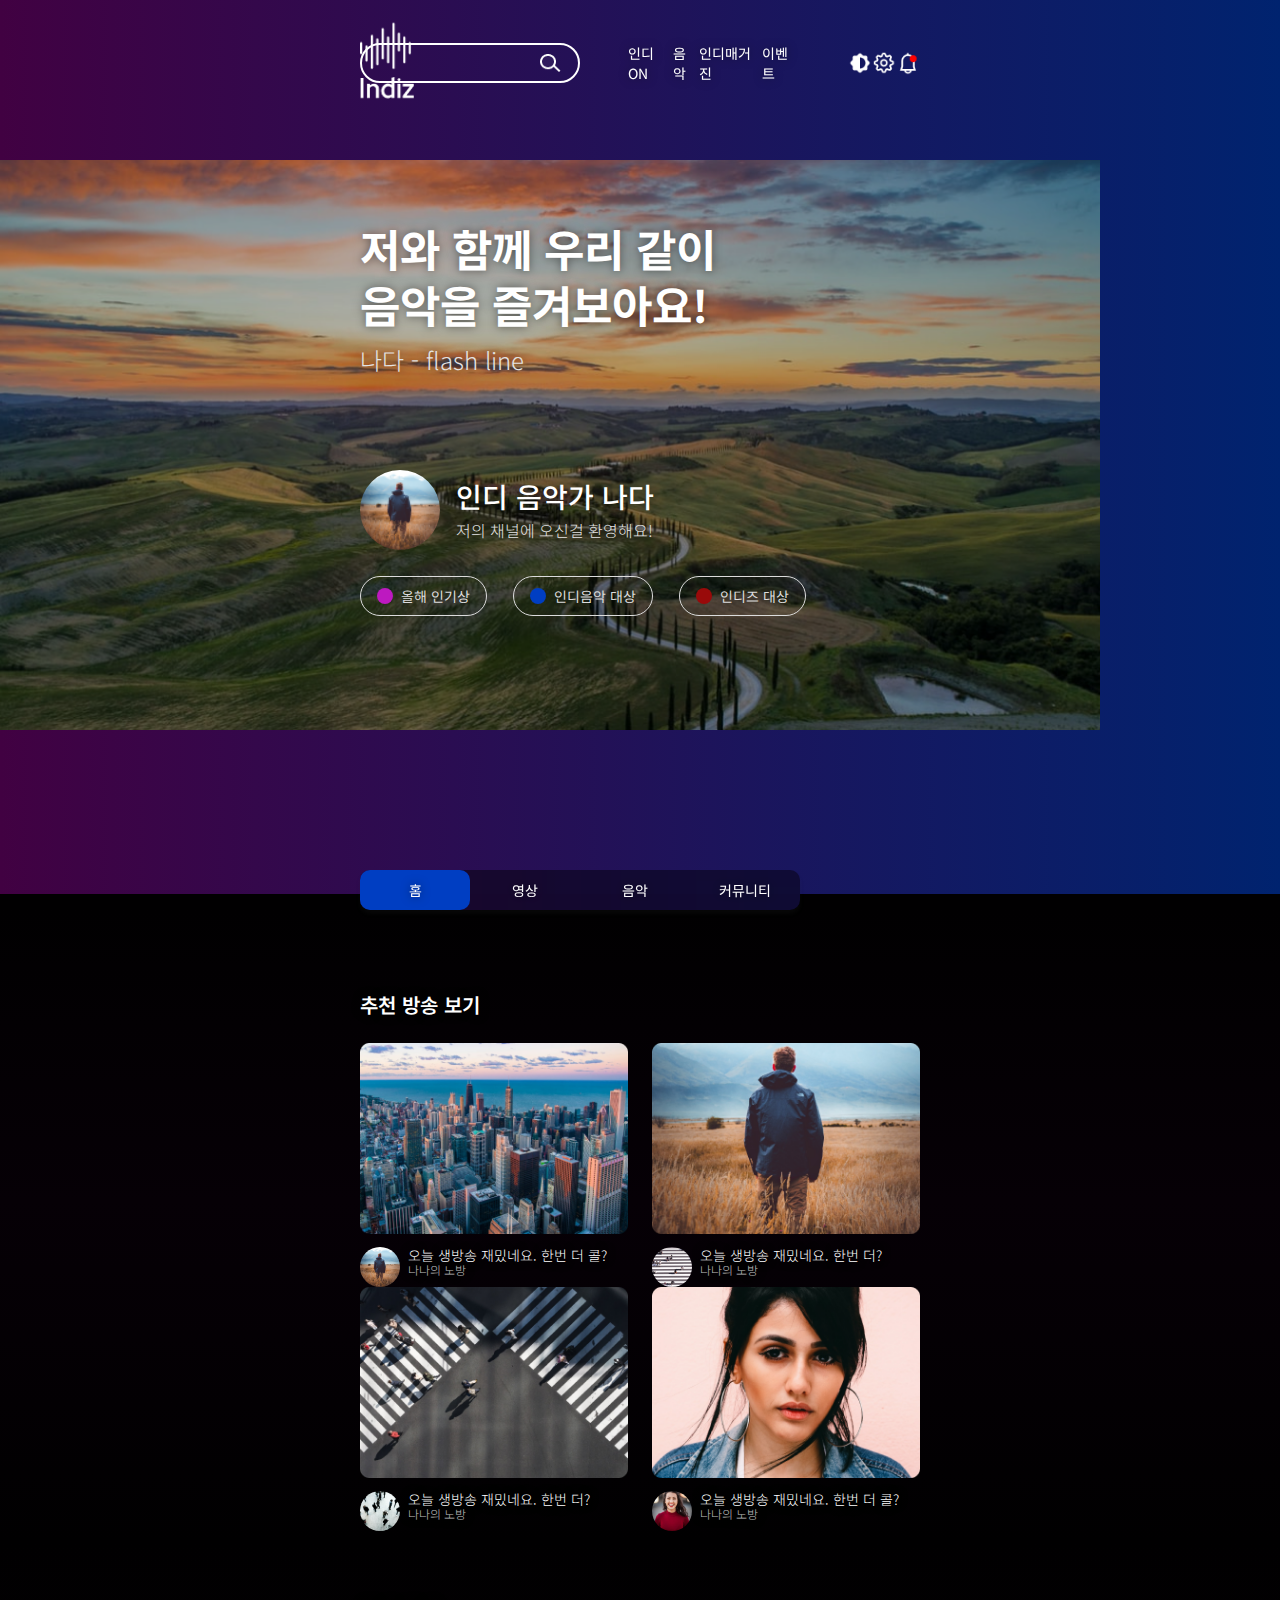
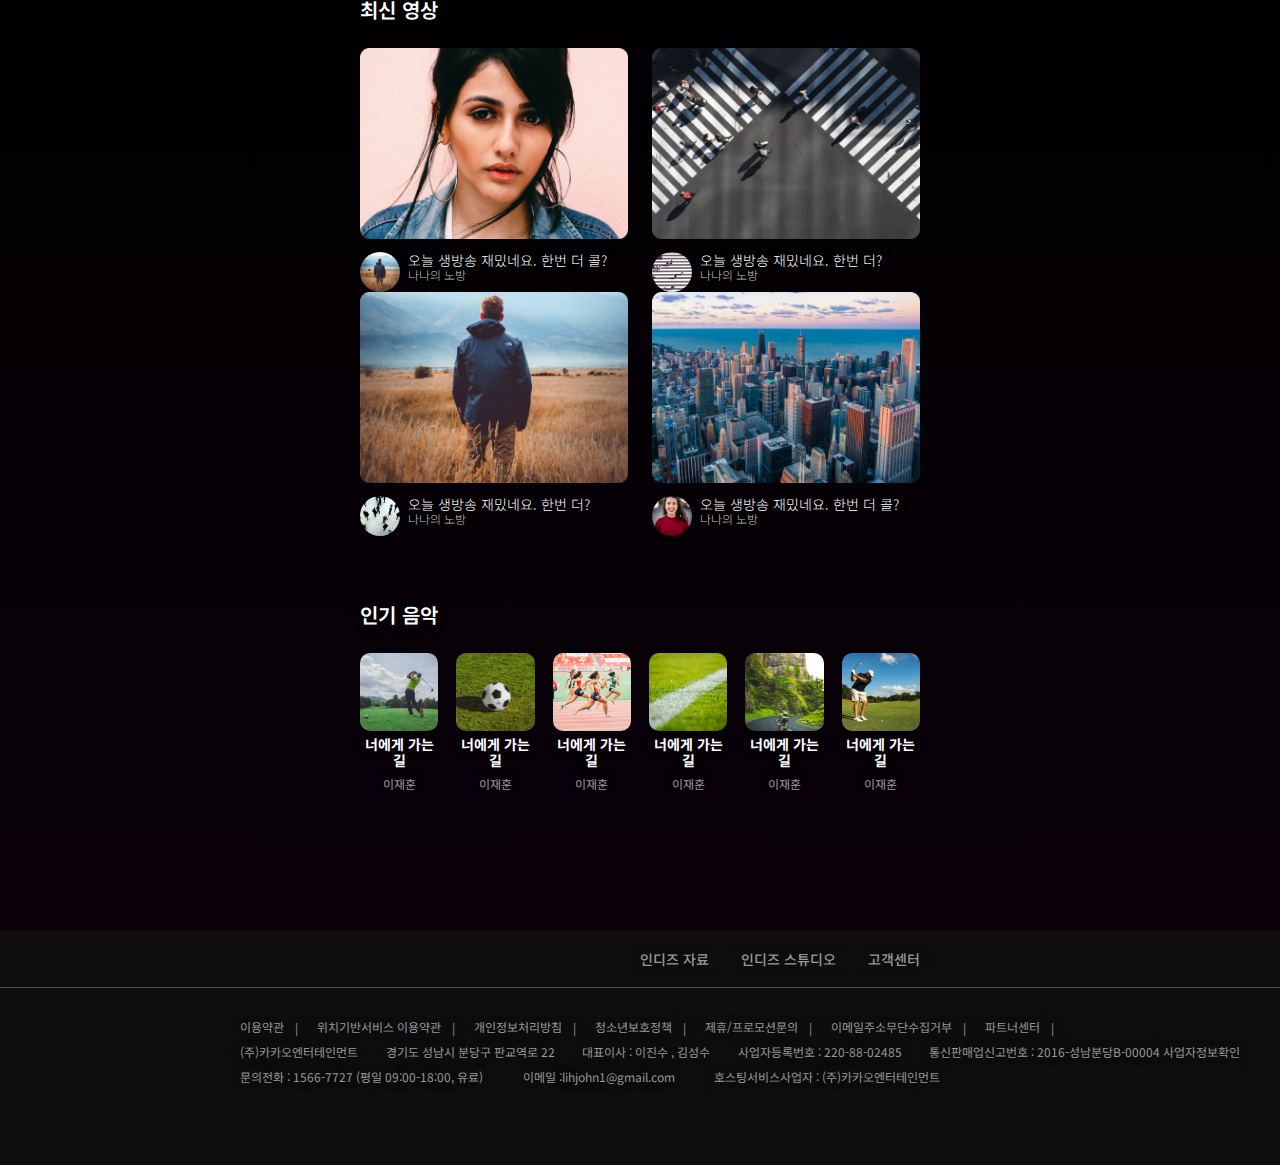
==== channel.html @ 8e372940 "no message" ====
<!DOCTYPE html>
<html lang="ko">

<head>
    <meta charset="UTF-8" />
    <meta http-equiv="X-UA-Compatible" content="IE=edge" />
    <meta name="viewport" content="width=device-width, initial-scale=1.0" />
    <link rel="stylesheet" href="./css/channel.css" />
    <link rel="preconnect" href="https://fonts.googleapis.com" />
    <link rel="preconnect" href="https://fonts.gstatic.com" crossorigin />
    <link
        href="https://fonts.googleapis.com/css2?family=Noto+Sans+KR:wght@100;300;400;500;700;900&family=Nova+Flat&display=swap"
        rel="stylesheet" />
    <link rel="stylesheet" href="https://pro.fontawesome.com/releases/v5.10.0/css/all.css" />
    <title>Document</title>
</head>

<body>
    <header>
        <nav class="gnb">
            <div class="logo"><img src="./img/logo.png" /></div>
            <div class="search_bar">
                <input type="text" class="input" />
                <div class="search"><img src="./img/search.png" /></div>
            </div>
            <ul class="main_nav">
                <li>인디ON</li>
                <li>음악</li>
                <li>인디매거진</li>
                <li>이벤트</li>
            </ul>
            <div class="sub_nav">
                <img src="./img/1.png" /><img src="./img/2.png" /><img src="./img/3.png" />
            </div>
        </nav>
        <div class="img_container">
            <div class="image">
                <div class="txt_box">
                    <div class="txt">
                        <h1>저와 함께 우리 같이<br />음악을 즐겨보아요!</h1>
                        <h2>나다 - flash line</h2>
                    </div>
                    <div class="channel_box">
                        <div class="channel"></div>
                        <div class="channel_txt">
                            <h1>인디 음악가 나다</h1>
                            <h2>저의 채널에 오신걸 환영해요!</h2>
                        </div>
                    </div>
                    <div class="winner_box">
                        <div class="winner1">
                            <div class="circle pink"></div>
                            올해 인기상
                        </div>
                        <div class="winner2">
                            <div class="circle blue"></div>
                            인디음악 대상
                        </div>
                        <div class="winner3">
                            <div class="circle red"></div>
                            인디즈 대상
                        </div>
                    </div>
                </div>
            </div>
            <div class="song_container">
                <div class="song_box">
                    <div class="info">
                        <div class="channel"></div>
                        <div class="txt">
                            <h1>fist</h1>
                            <h2>2018.01.19</h2>
                        </div>
                    </div>
                    <div class="play"></div>
                </div>
                <div class="song_box">
                    <div class="info">
                        <div class="channel"></div>
                        <div class="txt">
                            <h1>flash line</h1>
                            <h2>2018.01.19</h2>
                        </div>
                    </div>
                    <div class="play"></div>
                </div>
                <div class="song_box">
                    <div class="info">
                        <div class="channel"></div>
                        <div class="txt">
                            <h1>first song</h1>
                            <h2>2018.01.19</h2>
                        </div>
                    </div>
                    <div class="play"></div>
                </div>
                <div class="song_box">
                    <div class="info">
                        <div class="channel"></div>
                        <div class="txt">
                            <h1>대 우림</h1>
                            <h2>2018.01.19</h2>
                        </div>
                    </div>
                    <div class="play"></div>
                </div>
                <div class="song_box">
                    <div class="info">
                        <div class="channel"></div>
                        <div class="txt">
                            <h1>flash line ver.2</h1>
                            <h2>2018.01.19</h2>
                        </div>
                    </div>
                    <div class="play"></div>
                </div>
            </div>

            <div class="background"></div>
    </header>
    <main>
        <section class="channel_section">
            <nav>
                <ul>
                    <li>홈</li>
                    <li>영상</li>
                    <li>음악</li>
                    <li>커뮤니티</li>
                </ul>
            </nav>

            <h1>추천 방송 보기</h1>
            <div class="item_container">
                <div class="items">
                    <div class="item">
                        <img src="img/img1.png" />
                        <div class="txt_container">
                            <div class="channel1 channel"></div>
                            <div class="txt">
                                <h1>오늘 생방송 재밌네요. 한번 더 콜?</h1>
                                <h2>나나의 노방</h2>
                            </div>
                        </div>
                    </div>
                    <div class="item">
                        <img src="img/img2.png" />
                        <div class="txt_container">
                            <div class="channel2 channel"></div>
                            <div class="txt">
                                <h1>오늘 생방송 재밌네요. 한번 더?</h1>
                                <h2>나나의 노방</h2>
                            </div>
                        </div>
                    </div>
                    <div class="item">
                        <img src="img/img3.png" />
                        <div class="txt_container">
                            <div class="channel3 channel"></div>
                            <div class="txt">
                                <h1>오늘 생방송 재밌네요. 한번 더?</h1>
                                <h2>나나의 노방</h2>
                            </div>
                        </div>
                    </div>
                    <div class="item">
                        <img src="img/img4.png" />
                        <div class="txt_container">
                            <div class="channel4 channel"></div>
                            <div class="txt">
                                <h1>오늘 생방송 재밌네요. 한번 더 콜?</h1>
                                <h2>나나의 노방</h2>
                            </div>
                        </div>
                    </div>
                </div>
            </div>
            <h1>최신 영상</h1>
            <div class="item_container">
                <div class="items">
                    <div class="item">
                        <img src="img/img4.png" />
                        <div class="txt_container">
                            <div class="channel1 channel"></div>
                            <div class="txt">
                                <h1>오늘 생방송 재밌네요. 한번 더 콜?</h1>
                                <h2>나나의 노방</h2>
                            </div>
                        </div>
                    </div>
                    <div class="item">
                        <img src="img/img3.png" />
                        <div class="txt_container">
                            <div class="channel2 channel"></div>
                            <div class="txt">
                                <h1>오늘 생방송 재밌네요. 한번 더?</h1>
                                <h2>나나의 노방</h2>
                            </div>
                        </div>
                    </div>
                    <div class="item">
                        <img src="img/img2.png" />
                        <div class="txt_container">
                            <div class="channel3 channel"></div>
                            <div class="txt">
                                <h1>오늘 생방송 재밌네요. 한번 더?</h1>
                                <h2>나나의 노방</h2>
                            </div>
                        </div>
                    </div>
                    <div class="item">
                        <img src="img/img1.png" />
                        <div class="txt_container">
                            <div class="channel4 channel"></div>
                            <div class="txt">
                                <h1>오늘 생방송 재밌네요. 한번 더 콜?</h1>
                                <h2>나나의 노방</h2>
                            </div>
                        </div>
                    </div>
                </div>
            </div>
            <h1>인기 음악</h1>
            <div class="song_container">
                <div class="items">
                    
                        <div class="item"> 
                            <img src="./img/a1.png" />
                            <div class="txt">
                                <h1>너에게 가는길</h1>
                                <h2>이재훈</h2>
                            </div>
                        </div>
                    
                   
                        <div class="item"> 
                            <img src="./img/a2.png" />
                            <div class="txt">
                                <h1>너에게 가는길</h1>
                                <h2>이재훈</h2>
                            </div>
                        </div>
                   
                   
                        <div class="item"> 
                            <img src="./img/a3.png" />
                            <div class="txt">
                                <h1>너에게 가는길</h1>
                                <h2>이재훈</h2>
                            </div>
                        </div>
                   
                        <div class="item"> 
                            <img src="./img/a4.png" />
                            <div class="txt">
                                <h1>너에게 가는길</h1>
                                <h2>이재훈</h2>
                            </div>
                        </div>

                        <div class="item"> 
                            <img src="./img/a5.png" />
                            <div class="txt">
                                <h1>너에게 가는길</h1>
                                <h2>이재훈</h2>
                            </div>
                        </div>

                        <div class="item"> 
                            <img src="./img/a6.png" />
                            <div class="txt">
                                <h1>너에게 가는길</h1>
                                <h2>이재훈</h2>
                            </div>
                        </div>
                    
                </div>
            </div>
            
  
        </section>
    </main>
    <footer>
        <div class="nav_container">
            <nav class="footer_nav">
                <div>인디즈 자료</div>
                <div>인디즈 스튜디오</div>
                <div>고객센터</div>
            </nav>
        </div>
        <div>
            <ul class="one">
                <li>이용약관</li>
                <li>위치기반서비스 이용약관</li>
                <li>개인정보처리방침</li>
                <li>청소년보호정책</li>
                <li>제휴/프로모션문의</li>
                <li>이메일주소무단수집거부</li>
                <li>파트너센터</li>
            </ul>
            <ul class="two">
                <li>(주)카카오엔터테인먼트</li>
                <li>경기도 성남시 분당구 판교역로 22</li>
                <li>대표이사 : 이진수 , 김성수</li>
                <li>사업자등록번호 : 220-88-02485</li>
                <li>통신판매업신고번호 : 2016-성남분당B-00004 사업자정보확인</li>
            </ul>
            <ul class="three">
                <li>문의전화 : 1566-7727 (평일 09:00-18:00, 유료)</li>
                <li>이메일 :lihjohn1@gmail.com</li>
                <li>호스팅서비스사업자 : (주)카카오엔터테인먼트</li>
            </ul>
        </div>
    </footer>
</body>

</html>
---- css/channel.css ----
* {
  padding: 0px;
  margin: 0px;
  font-family: 'Noto Sans KR', sans-serif;
}

body {
  text-shadow: 0 0 10px rgba(0, 0, 0, 0.5);
  overflow-x: hidden;
  background: -webkit-gradient(linear, left top, left bottom, color-stop(32.87%, #010001), color-stop(43.41%, #060006), color-stop(55.73%, #010001), color-stop(69.79%, #050105), to(#0B000C));
  background: linear-gradient(180deg, #010001 32.87%, #060006 43.41%, #010001 55.73%, #050105 69.79%, #0B000C 100%);
}

header {
  width: 100%;
  position: relative;
  height: 870px;
}

header nav.gnb {
  z-index: 100000000;
  position: fixed;
  top: 0;
  left: 0;
  width: 100%;
  height: 14vh;
  display: -webkit-box;
  display: -ms-flexbox;
  display: flex;
  -webkit-box-orient: horizontal;
  -webkit-box-direction: normal;
      -ms-flex-flow: row nowrap;
          flex-flow: row nowrap;
  -webkit-box-align: center;
      -ms-flex-align: center;
          align-items: center;
  -webkit-box-pack: end;
      -ms-flex-pack: end;
          justify-content: flex-end;
  padding: 0 360px;
  -webkit-box-sizing: border-box;
          box-sizing: border-box;
}

header nav.gnb .logo {
  position: absolute;
  top: 50%;
  left: 360px;
  -webkit-transform: translateY(-50%);
          transform: translateY(-50%);
  width: 54px;
}

header nav.gnb .logo img {
  width: 100%;
}

header nav.gnb .search_bar {
  width: 378px;
  height: 40px;
  border-radius: 20px;
  border: 2px solid #fff;
  display: -webkit-box;
  display: -ms-flexbox;
  display: flex;
  -webkit-box-orient: horizontal;
  -webkit-box-direction: normal;
      -ms-flex-flow: row nowrap;
          flex-flow: row nowrap;
  -webkit-box-align: center;
      -ms-flex-align: center;
          align-items: center;
  -webkit-box-pack: justify;
      -ms-flex-pack: justify;
          justify-content: space-between;
  padding: 6px 16px;
  -webkit-box-sizing: border-box;
          box-sizing: border-box;
  margin-right: 48px;
}

header nav.gnb .search_bar .input {
  width: 90%;
  height: 100%;
  background: rgba(255, 255, 255, 0);
  border: none;
}

header nav.gnb .search_bar .input:focus {
  border: none;
}

header nav.gnb .search_bar .search {
  width: 24px;
  height: 24px;
  display: -webkit-box;
  display: -ms-flexbox;
  display: flex;
  -webkit-box-pack: center;
      -ms-flex-pack: center;
          justify-content: center;
  -webkit-box-align: center;
      -ms-flex-align: center;
          align-items: center;
}

header nav.gnb .search_bar .search img {
  width: 90%;
}

header nav.gnb .main_nav {
  padding-left: 0;
  width: 318px;
  display: -webkit-box;
  display: -ms-flexbox;
  display: flex;
  -webkit-box-orient: horizontal;
  -webkit-box-direction: normal;
      -ms-flex-flow: row nowrap;
          flex-flow: row nowrap;
  -webkit-box-pack: justify;
      -ms-flex-pack: justify;
          justify-content: space-between;
  margin-right: 48px;
}

header nav.gnb .main_nav li {
  list-style: none;
  font-size: 14px;
  color: #fff;
}

header nav.gnb .sub_nav {
  width: 102px;
  display: -webkit-box;
  display: -ms-flexbox;
  display: flex;
  -webkit-box-orient: horizontal;
  -webkit-box-direction: normal;
      -ms-flex-flow: row nowrap;
          flex-flow: row nowrap;
  -webkit-box-pack: justify;
      -ms-flex-pack: justify;
          justify-content: space-between;
}

header nav.gnb .sub_nav img {
  width: 24px;
}

header .img_container {
  width: 100%;
  height: 870px;
}

header .img_container .image {
  position: absolute;
  top: 160px;
  left: 0;
  display: -webkit-box;
  display: -ms-flexbox;
  display: flex;
  -webkit-box-orient: vertical;
  -webkit-box-direction: normal;
      -ms-flex-flow: column nowrap;
          flex-flow: column nowrap;
  -webkit-box-pack: start;
      -ms-flex-pack: start;
          justify-content: flex-start;
  -webkit-box-align: start;
      -ms-flex-align: start;
          align-items: flex-start;
  overflow: hidden;
  width: 1100px;
  height: 570px;
  background: -webkit-gradient(linear, left top, left bottom, color-stop(20%, rgba(0, 0, 0, 0)), color-stop(80%, #000000), to(#000000));
  background: linear-gradient(180deg, rgba(0, 0, 0, 0) 20%, #000000 80%, #000000 100%);
  padding-left: 360px;
  -webkit-box-sizing: border-box;
          box-sizing: border-box;
  background: url(../img/channel_background.png);
  background-position: center;
  background-size: cover;
  background-repeat: no-repeat;
  z-index: 1;
}

header .img_container .image .txt_box {
  margin-top: 60px;
}

header .img_container .image .txt_box .txt > h1 {
  color: #fff;
  font-size: 44px;
  line-height: 56px;
}

header .img_container .image .txt_box .txt > h2 {
  color: #E4E4E4;
  font-size: 24px;
  line-height: 16px;
  margin-top: 20px;
  font-weight: 300;
}

header .img_container .image .txt_box .channel_box {
  margin-top: 92px;
  width: 400px;
  height: 100px;
  display: -webkit-box;
  display: -ms-flexbox;
  display: flex;
  -webkit-box-orient: horizontal;
  -webkit-box-direction: normal;
      -ms-flex-flow: row nowrap;
          flex-flow: row nowrap;
  -webkit-box-pack: start;
      -ms-flex-pack: start;
          justify-content: flex-start;
  -webkit-box-align: center;
      -ms-flex-align: center;
          align-items: center;
}

header .img_container .image .txt_box .channel_box .channel {
  width: 80px;
  height: 80px;
  border-radius: 100%;
  background-image: url(../img/channel1.png);
  background-repeat: no-repeat;
  background-position: center;
  background-size: cover;
}

header .img_container .image .txt_box .channel_box .channel_txt {
  display: -webkit-box;
  display: -ms-flexbox;
  display: flex;
  -webkit-box-orient: vertical;
  -webkit-box-direction: normal;
      -ms-flex-flow: column nowrap;
          flex-flow: column nowrap;
  -webkit-box-pack: center;
      -ms-flex-pack: center;
          justify-content: center;
  -webkit-box-align: start;
      -ms-flex-align: start;
          align-items: flex-start;
  margin-left: 16px;
}

header .img_container .image .txt_box .channel_box .channel_txt h1 {
  color: #fff;
  font-size: 28px;
  line-height: 32px;
  font-weight: 500;
}

header .img_container .image .txt_box .channel_box .channel_txt h2 {
  color: #E4E4E4;
  font-size: 16px;
  line-height: 20px;
  margin-top: 8px;
  font-weight: 300;
}

header .img_container .image .txt_box .winner_box {
  width: 580px;
  height: 40px;
  display: -webkit-box;
  display: -ms-flexbox;
  display: flex;
  -webkit-box-orient: horizontal;
  -webkit-box-direction: normal;
      -ms-flex-flow: row nowrap;
          flex-flow: row nowrap;
  -webkit-box-pack: start;
      -ms-flex-pack: start;
          justify-content: flex-start;
  margin-top: 16px;
}

header .img_container .image .txt_box .winner_box > div {
  font-size: 14px;
  border-radius: 20px;
  border: 1px solid gainsboro;
  -webkit-box-sizing: border-box;
          box-sizing: border-box;
  padding: 0 16px;
  margin-right: 26px;
  display: -webkit-box;
  display: -ms-flexbox;
  display: flex;
  -webkit-box-orient: horizontal;
  -webkit-box-direction: normal;
      -ms-flex-flow: row nowrap;
          flex-flow: row nowrap;
  -webkit-box-pack: justify;
      -ms-flex-pack: justify;
          justify-content: space-between;
  -webkit-box-align: center;
      -ms-flex-align: center;
          align-items: center;
  color: gainsboro;
}

header .img_container .image .txt_box .winner_box > div > .circle {
  width: 16px;
  height: 16px;
  border-radius: 8px;
  margin-right: 8px;
}

header .img_container .image .txt_box .winner_box > div > .circle.pink {
  background: #BD19C0;
}

header .img_container .image .txt_box .winner_box > div > .circle.blue {
  background: #003EC2;
}

header .img_container .image .txt_box .winner_box > div > .circle.red {
  background: #990A0A;
}

header .img_container .song_container {
  position: absolute;
  top: 160px;
  right: 360px;
  width: 400px;
  height: 570px;
  display: -webkit-box;
  display: -ms-flexbox;
  display: flex;
  -webkit-box-orient: vertical;
  -webkit-box-direction: normal;
      -ms-flex-flow: column nowrap;
          flex-flow: column nowrap;
  -webkit-box-pack: justify;
      -ms-flex-pack: justify;
          justify-content: space-between;
}

header .img_container .song_container .song_box {
  border-radius: 10px;
  background: rgba(255, 255, 255, 0.1);
  display: -webkit-box;
  display: -ms-flexbox;
  display: flex;
  -webkit-box-orient: horizontal;
  -webkit-box-direction: normal;
      -ms-flex-flow: row nowrap;
          flex-flow: row nowrap;
  -webkit-box-pack: justify;
      -ms-flex-pack: justify;
          justify-content: space-between;
  -webkit-box-align: center;
      -ms-flex-align: center;
          align-items: center;
  height: 86px;
  padding: 0 24px;
  -webkit-box-sizing: border-box;
          box-sizing: border-box;
}

header .img_container .song_container .song_box:nth-child(1) .channel {
  background: url(../img/a1.png);
}

header .img_container .song_container .song_box:nth-child(2) .channel {
  background: url(../img/a2.png);
}

header .img_container .song_container .song_box:nth-child(3) .channel {
  background: url(../img/a3.png);
}

header .img_container .song_container .song_box:nth-child(4) .channel {
  background: url(../img/a4.png);
}

header .img_container .song_container .song_box:nth-child(5) .channel {
  background: url(../img/a5.png);
}

header .img_container .song_container .song_box .info {
  width: 300px;
  display: -webkit-box;
  display: -ms-flexbox;
  display: flex;
  -webkit-box-orient: horizontal;
  -webkit-box-direction: normal;
      -ms-flex-flow: row nowrap;
          flex-flow: row nowrap;
  -webkit-box-pack: start;
      -ms-flex-pack: start;
          justify-content: flex-start;
  -webkit-box-align: center;
      -ms-flex-align: center;
          align-items: center;
}

header .img_container .song_container .song_box .info .channel {
  margin-right: 16px;
  width: 70px;
  height: 70px;
  border-radius: 40px;
}

header .img_container .song_container .song_box .info .txt {
  text-shadow: none;
}

header .img_container .song_container .song_box .info .txt h1 {
  font-size: 20px;
  color: #fff;
  font-weight: 500;
  margin-bottom: 4px;
}

header .img_container .song_container .song_box .info .txt h2 {
  font-size: 14px;
  color: #d8d8d8;
  font-weight: 300;
}

header .img_container .song_container .song_box .play {
  width: 40px;
  height: 40px;
  border-radius: 20px;
  border: 1px solid #fff;
  background: url(../img/play.png);
  background-position: center;
  background-repeat: no-repeat;
  background-size: 20px 20px;
}

header .background {
  z-index: -100;
  position: absolute;
  top: 0;
  left: 0;
  width: 100%;
  height: 894px;
  background: -webkit-gradient(linear, left top, right top, from(#00236F), to(#410142));
  background: linear-gradient(90deg, #00236F 0%, #410142 100%);
  /* Note: backdrop-filter has minimal browser support */
  margin-top: 0;
  -webkit-transform: matrix(-1, 0, 0, 1, 0, 0);
          transform: matrix(-1, 0, 0, 1, 0, 0);
}

main {
  width: 100%;
}

main section {
  width: 100%;
  -webkit-box-sizing: border-box;
          box-sizing: border-box;
  padding: 0 360px;
  margin-bottom: 138px;
  overflow: hidden;
}

main section > h1 {
  font-size: 20px;
  color: #fff;
  font-weight: 600;
  margin-bottom: 24px;
}

main section > nav {
  width: 440px;
  height: 40px;
  margin-bottom: 24px;
  background: rgba(0, 0, 0, 0.1);
  -webkit-box-shadow: 0px 4px 4px rgba(51, 51, 51, 0.13);
          box-shadow: 0px 4px 4px rgba(51, 51, 51, 0.13);
  -webkit-backdrop-filter: blur(50px);
          backdrop-filter: blur(50px);
  /* Note: backdrop-filter has minimal browser support */
  margin-bottom: 80px;
  border-radius: 10px;
}

main section > nav > ul {
  padding-left: 0;
  width: 100%;
  height: 100%;
  display: -webkit-box;
  display: -ms-flexbox;
  display: flex;
  -webkit-box-orient: horizontal;
  -webkit-box-direction: normal;
      -ms-flex-flow: row nowrap;
          flex-flow: row nowrap;
  -webkit-box-pack: justify;
      -ms-flex-pack: justify;
          justify-content: space-between;
  -webkit-box-align: center;
      -ms-flex-align: center;
          align-items: center;
}

main section > nav > ul li {
  list-style: none;
  width: 33%;
  text-align: center;
  line-height: 40px;
  border-radius: 10px;
  color: #fff;
  font-size: 14px;
}

main section > nav > ul li:first-child {
  background: #003EC2;
}

main section > nav > ul li .active {
  background: #003EC2;
}

main .channel_section {
  position: relative;
  -webkit-box-sizing: border-box;
          box-sizing: border-box;
}

main .channel_section .item_container {
  margin-bottom: 64px;
}

main .channel_section .item_container .items {
  width: 100%;
  display: -webkit-box;
  display: -ms-flexbox;
  display: flex;
  -webkit-box-orient: horizontal;
  -webkit-box-direction: normal;
      -ms-flex-flow: row wrap;
          flex-flow: row wrap;
  -webkit-box-pack: justify;
      -ms-flex-pack: justify;
          justify-content: space-between;
  -webkit-box-align: center;
      -ms-flex-align: center;
          align-items: center;
  overflow: hidden;
}

main .channel_section .item_container .items .item {
  width: 282px;
  -webkit-box-flex: 0;
      -ms-flex: 0 1 23%;
          flex: 0 1 23%;
}

main .channel_section .item_container .items .item img {
  width: 100%;
}

main .channel_section .item_container .items .item .txt_container {
  width: 100%;
  display: -webkit-box;
  display: -ms-flexbox;
  display: flex;
  -webkit-box-orient: horizontal;
  -webkit-box-direction: normal;
      -ms-flex-flow: row nowrap;
          flex-flow: row nowrap;
  -webkit-box-pack: start;
      -ms-flex-pack: start;
          justify-content: flex-start;
  -webkit-box-align: start;
      -ms-flex-align: start;
          align-items: flex-start;
  margin-top: 8px;
}

main .channel_section .item_container .items .item .txt_container .channel1 {
  background: url(../img/channel1.png);
  background-repeat: no-repeat;
  background-position: center;
  background-size: cover;
}

main .channel_section .item_container .items .item .txt_container .channel2 {
  background: url(../img/channel2.png);
  background-repeat: no-repeat;
  background-position: center;
  background-size: cover;
}

main .channel_section .item_container .items .item .txt_container .channel3 {
  background: url(../img/channel3.png);
  background-repeat: no-repeat;
  background-position: center;
  background-size: cover;
}

main .channel_section .item_container .items .item .txt_container .channel4 {
  background: url(../img/channel4.png);
  background-repeat: no-repeat;
  background-position: center;
  background-size: cover;
}

main .channel_section .item_container .items .item .txt_container .channel {
  width: 40px;
  height: 40px;
  border-radius: 100%;
}

main .channel_section .item_container .items .item .txt_container .txt {
  display: -webkit-box;
  display: -ms-flexbox;
  display: flex;
  -webkit-box-orient: vertical;
  -webkit-box-direction: normal;
      -ms-flex-flow: column nowrap;
          flex-flow: column nowrap;
  width: 220px;
  -webkit-box-pack: start;
      -ms-flex-pack: start;
          justify-content: flex-start;
  margin-left: 8px;
}

main .channel_section .item_container .items .item .txt_container .txt h1 {
  font-size: 14px;
  color: #fff;
  font-weight: 300;
  line-height: 16px;
  margin: 0;
}

main .channel_section .item_container .items .item .txt_container .txt h2 {
  font-size: 12px;
  color: #C2C2C2;
  font-weight: 300;
  line-height: 14px;
}

main .channel_section .song_container {
  width: 100%;
}

main .channel_section .song_container .items {
  width: 100%;
  display: -webkit-box;
  display: -ms-flexbox;
  display: flex;
  -webkit-box-orient: horizontal;
  -webkit-box-direction: normal;
      -ms-flex-flow: row wrap;
          flex-flow: row wrap;
  -webkit-box-pack: justify;
      -ms-flex-pack: justify;
          justify-content: space-between;
}

main .channel_section .song_container .items .item {
  -webkit-box-flex: 0;
      -ms-flex: 0 1 14%;
          flex: 0 1 14%;
}

main .channel_section .song_container .items .item img {
  width: 100%;
  border-radius: 10px;
}

main .channel_section .song_container .items .item .txt {
  text-align: center;
}

main .channel_section .song_container .items .item .txt h1 {
  color: #fff;
  font-size: 14px;
  line-height: 16px;
  margin-bottom: 8px;
}

main .channel_section .song_container .items .item .txt h2 {
  color: #9C9C9C;
  font-size: 12px;
  line-height: 16px;
  font-weight: 400;
}

footer {
  background: #0E0E0E;
  width: 100%;
  height: 235px;
  display: -webkit-box;
  display: -ms-flexbox;
  display: flex;
  -webkit-box-orient: vertical;
  -webkit-box-direction: normal;
      -ms-flex-flow: column nowrap;
          flex-flow: column nowrap;
  -webkit-box-pack: start;
      -ms-flex-pack: start;
          justify-content: flex-start;
}

footer > div:first-child {
  height: 58px;
  display: -webkit-box;
  display: -ms-flexbox;
  display: flex;
  -webkit-box-orient: horizontal;
  -webkit-box-direction: normal;
      -ms-flex-flow: row nowrap;
          flex-flow: row nowrap;
  -webkit-box-pack: end;
      -ms-flex-pack: end;
          justify-content: flex-end;
  -webkit-box-align: center;
      -ms-flex-align: center;
          align-items: center;
  border-bottom: 1px solid #4D4D4D;
  padding: 0 360px;
  -webkit-box-sizing: border-box;
          box-sizing: border-box;
}

footer > div:first-child .footer_nav {
  width: 280px;
  height: 100%;
  font-size: 14px;
  color: #989898;
  font-weight: 500;
  display: -webkit-box;
  display: -ms-flexbox;
  display: flex;
  -webkit-box-orient: horizontal;
  -webkit-box-direction: normal;
      -ms-flex-flow: row nowrap;
          flex-flow: row nowrap;
  -webkit-box-pack: justify;
      -ms-flex-pack: justify;
          justify-content: space-between;
  -webkit-box-align: center;
      -ms-flex-align: center;
          align-items: center;
}

footer > div:last-child {
  padding: 0 240px;
  -webkit-box-sizing: border-box;
          box-sizing: border-box;
  margin-top: 30px;
}

footer > div:last-child > ul {
  display: -webkit-box;
  display: -ms-flexbox;
  display: flex;
  -webkit-box-orient: horizontal;
  -webkit-box-direction: normal;
      -ms-flex-flow: row nowrap;
          flex-flow: row nowrap;
  color: #989898;
  list-style: none;
  -webkit-box-pack: justify;
      -ms-flex-pack: justify;
          justify-content: space-between;
  -webkit-box-align: center;
      -ms-flex-align: center;
          align-items: center;
}

footer > div:last-child > ul.one {
  width: 800px;
  font-size: 12px;
  margin-bottom: 8px;
}

footer > div:last-child > ul.one li {
  position: relative;
}

footer > div:last-child > ul.one li::after {
  content: "|";
  position: absolute;
  top: 50%;
  right: -14px;
  -webkit-transform: translateY(-50%);
          transform: translateY(-50%);
}

footer > div:last-child > ul.two {
  width: 1000px;
  font-size: 12px;
  margin-bottom: 8px;
}

footer > div:last-child > ul.three {
  width: 700px;
  font-size: 12px;
}
/*# sourceMappingURL=channel.css.map */
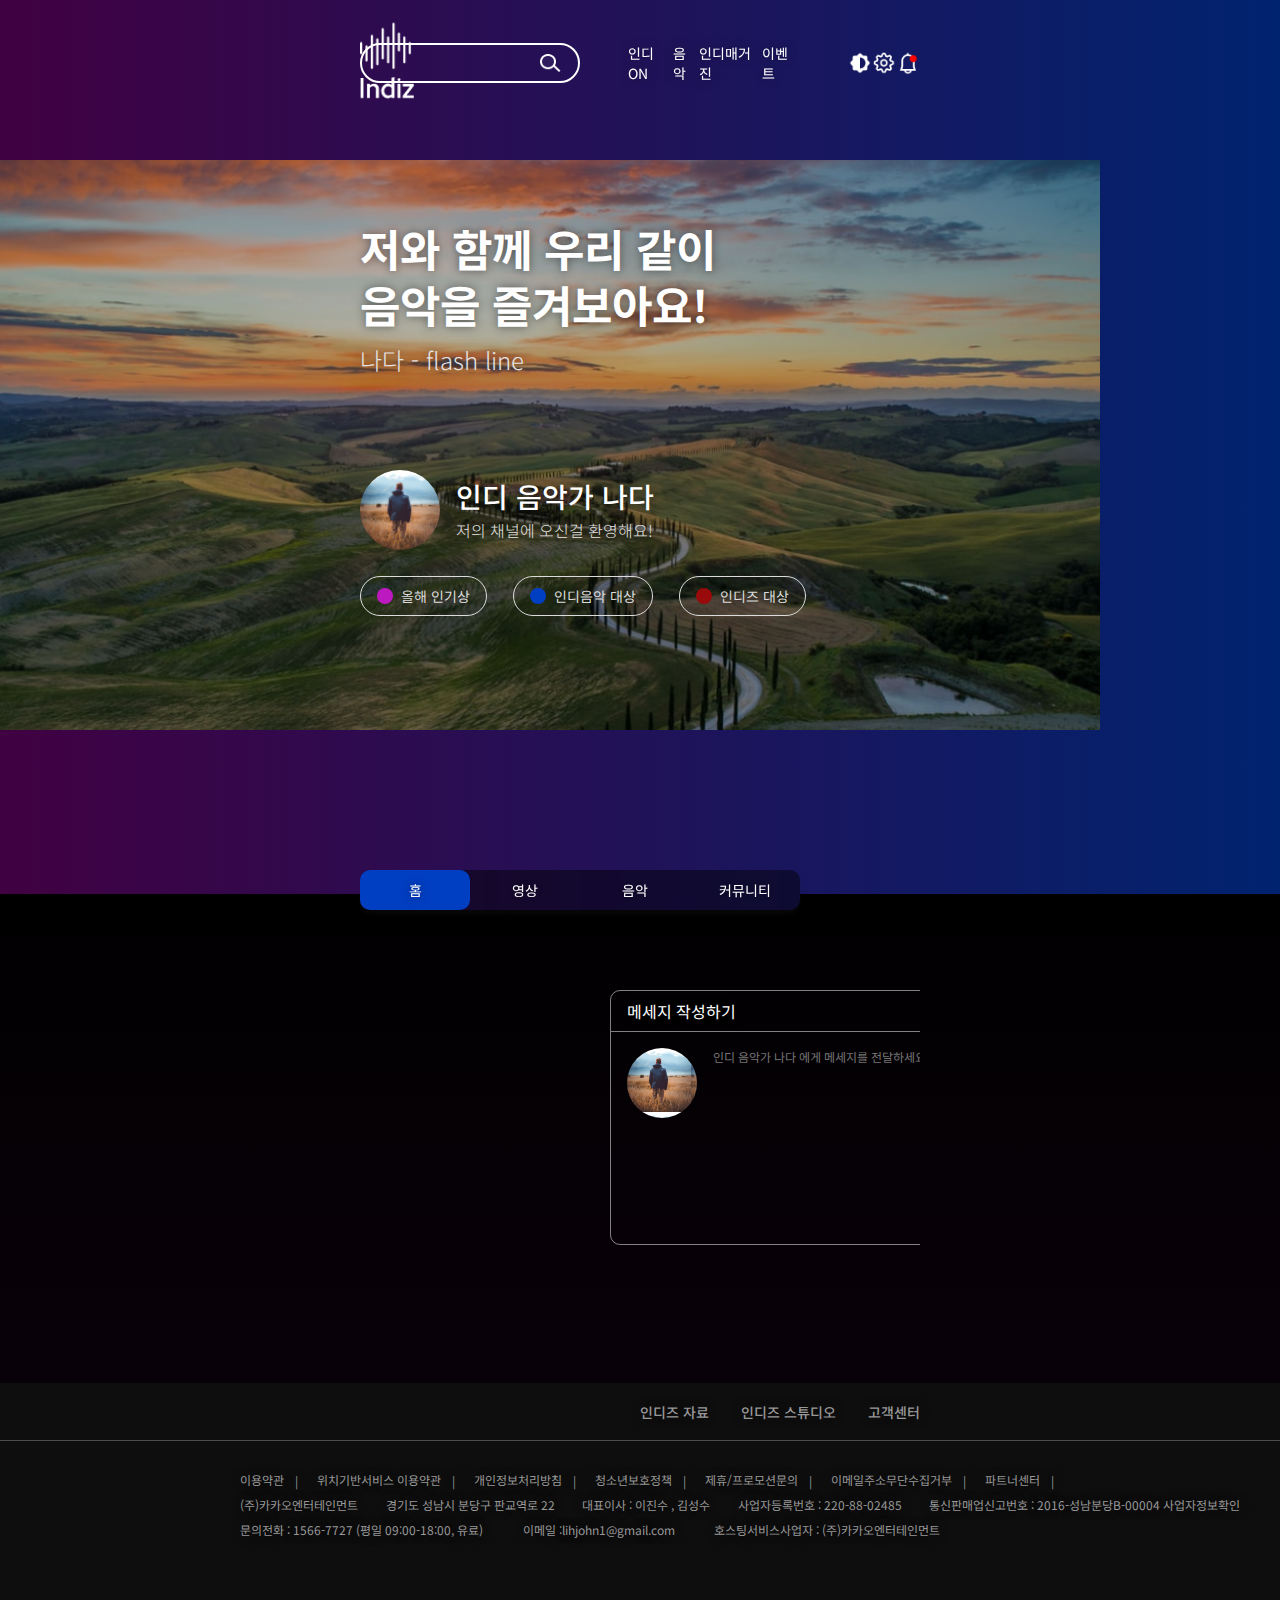
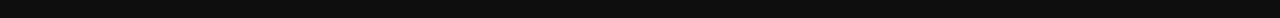
==== commit a4257c81: "no message" ====
--- a/channel.html
+++ b/channel.html
@@ -6,6 +6,7 @@
     <meta http-equiv="X-UA-Compatible" content="IE=edge" />
     <meta name="viewport" content="width=device-width, initial-scale=1.0" />
     <link rel="stylesheet" href="./css/channel.css" />
+    <script src="https://code.jquery.com/jquery-3.6.0.min.js"></script>
     <link rel="preconnect" href="https://fonts.googleapis.com" />
     <link rel="preconnect" href="https://fonts.gstatic.com" crossorigin />
     <link
@@ -18,16 +19,18 @@
 <body>
     <header>
         <nav class="gnb">
-            <div class="logo"><img src="./img/logo.png" /></div>
+            <div class="logo">
+                <a href="./index.html"><img src="./img/logo.png" /></a>
+              </div>
             <div class="search_bar">
                 <input type="text" class="input" />
                 <div class="search"><img src="./img/search.png" /></div>
             </div>
             <ul class="main_nav">
-                <li>인디ON</li>
-                <li>음악</li>
-                <li>인디매거진</li>
-                <li>이벤트</li>
+                <li><a href="./indieOn.html">인디ON</a></li>
+                <li><a href="./song.html">음악</a></li>
+                <li><a href="./megazine.html">인디매거진</a></li>
+                <li><a href="./event.html">이벤트</a></li>
             </ul>
             <div class="sub_nav">
                 <img src="./img/1.png" /><img src="./img/2.png" /><img src="./img/3.png" />
@@ -128,128 +131,128 @@
                     <li>커뮤니티</li>
                 </ul>
             </nav>
-
-            <h1>추천 방송 보기</h1>
-            <div class="item_container">
-                <div class="items">
-                    <div class="item">
-                        <img src="img/img1.png" />
-                        <div class="txt_container">
-                            <div class="channel1 channel"></div>
-                            <div class="txt">
-                                <h1>오늘 생방송 재밌네요. 한번 더 콜?</h1>
-                                <h2>나나의 노방</h2>
-                            </div>
-                        </div>
-                    </div>
-                    <div class="item">
-                        <img src="img/img2.png" />
-                        <div class="txt_container">
-                            <div class="channel2 channel"></div>
-                            <div class="txt">
-                                <h1>오늘 생방송 재밌네요. 한번 더?</h1>
-                                <h2>나나의 노방</h2>
-                            </div>
-                        </div>
-                    </div>
-                    <div class="item">
-                        <img src="img/img3.png" />
-                        <div class="txt_container">
-                            <div class="channel3 channel"></div>
-                            <div class="txt">
-                                <h1>오늘 생방송 재밌네요. 한번 더?</h1>
-                                <h2>나나의 노방</h2>
-                            </div>
-                        </div>
-                    </div>
-                    <div class="item">
-                        <img src="img/img4.png" />
-                        <div class="txt_container">
-                            <div class="channel4 channel"></div>
-                            <div class="txt">
-                                <h1>오늘 생방송 재밌네요. 한번 더 콜?</h1>
-                                <h2>나나의 노방</h2>
-                            </div>
-                        </div>
-                    </div>
-                </div>
-            </div>
-            <h1>최신 영상</h1>
-            <div class="item_container">
-                <div class="items">
-                    <div class="item">
-                        <img src="img/img4.png" />
-                        <div class="txt_container">
-                            <div class="channel1 channel"></div>
-                            <div class="txt">
-                                <h1>오늘 생방송 재밌네요. 한번 더 콜?</h1>
-                                <h2>나나의 노방</h2>
-                            </div>
-                        </div>
-                    </div>
-                    <div class="item">
-                        <img src="img/img3.png" />
-                        <div class="txt_container">
-                            <div class="channel2 channel"></div>
-                            <div class="txt">
-                                <h1>오늘 생방송 재밌네요. 한번 더?</h1>
-                                <h2>나나의 노방</h2>
-                            </div>
-                        </div>
-                    </div>
-                    <div class="item">
-                        <img src="img/img2.png" />
-                        <div class="txt_container">
-                            <div class="channel3 channel"></div>
-                            <div class="txt">
-                                <h1>오늘 생방송 재밌네요. 한번 더?</h1>
-                                <h2>나나의 노방</h2>
-                            </div>
-                        </div>
-                    </div>
-                    <div class="item">
-                        <img src="img/img1.png" />
-                        <div class="txt_container">
-                            <div class="channel4 channel"></div>
-                            <div class="txt">
-                                <h1>오늘 생방송 재밌네요. 한번 더 콜?</h1>
-                                <h2>나나의 노방</h2>
-                            </div>
-                        </div>
-                    </div>
-                </div>
-            </div>
-            <h1>인기 음악</h1>
-            <div class="song_container">
-                <div class="items">
-                    
-                        <div class="item"> 
+            <!-- <div class="one">
+                <h1>추천 방송 보기</h1>
+                <div class="item_container">
+                    <div class="items">
+                        <div class="item">
+                            <img src="img/img1.png" />
+                            <div class="txt_container">
+                                <div class="channel1 channel"></div>
+                                <div class="txt">
+                                    <h1>오늘 생방송 재밌네요. 한번 더 콜?</h1>
+                                    <h2>나나의 노방</h2>
+                                </div>
+                            </div>
+                        </div>
+                        <div class="item">
+                            <img src="img/img2.png" />
+                            <div class="txt_container">
+                                <div class="channel2 channel"></div>
+                                <div class="txt">
+                                    <h1>오늘 생방송 재밌네요. 한번 더?</h1>
+                                    <h2>나나의 노방</h2>
+                                </div>
+                            </div>
+                        </div>
+                        <div class="item">
+                            <img src="img/img3.png" />
+                            <div class="txt_container">
+                                <div class="channel3 channel"></div>
+                                <div class="txt">
+                                    <h1>오늘 생방송 재밌네요. 한번 더?</h1>
+                                    <h2>나나의 노방</h2>
+                                </div>
+                            </div>
+                        </div>
+                        <div class="item">
+                            <img src="img/img4.png" />
+                            <div class="txt_container">
+                                <div class="channel4 channel"></div>
+                                <div class="txt">
+                                    <h1>오늘 생방송 재밌네요. 한번 더 콜?</h1>
+                                    <h2>나나의 노방</h2>
+                                </div>
+                            </div>
+                        </div>
+                    </div>
+                </div>
+                <h1>최신 영상</h1>
+                <div class="item_container">
+                    <div class="items">
+                        <div class="item">
+                            <img src="img/img4.png" />
+                            <div class="txt_container">
+                                <div class="channel1 channel"></div>
+                                <div class="txt">
+                                    <h1>오늘 생방송 재밌네요. 한번 더 콜?</h1>
+                                    <h2>나나의 노방</h2>
+                                </div>
+                            </div>
+                        </div>
+                        <div class="item">
+                            <img src="img/img3.png" />
+                            <div class="txt_container">
+                                <div class="channel2 channel"></div>
+                                <div class="txt">
+                                    <h1>오늘 생방송 재밌네요. 한번 더?</h1>
+                                    <h2>나나의 노방</h2>
+                                </div>
+                            </div>
+                        </div>
+                        <div class="item">
+                            <img src="img/img2.png" />
+                            <div class="txt_container">
+                                <div class="channel3 channel"></div>
+                                <div class="txt">
+                                    <h1>오늘 생방송 재밌네요. 한번 더?</h1>
+                                    <h2>나나의 노방</h2>
+                                </div>
+                            </div>
+                        </div>
+                        <div class="item">
+                            <img src="img/img1.png" />
+                            <div class="txt_container">
+                                <div class="channel4 channel"></div>
+                                <div class="txt">
+                                    <h1>오늘 생방송 재밌네요. 한번 더 콜?</h1>
+                                    <h2>나나의 노방</h2>
+                                </div>
+                            </div>
+                        </div>
+                    </div>
+                </div>
+                <h1>인기 음악</h1>
+                <div class="song_container">
+                    <div class="items">
+
+                        <div class="item">
                             <img src="./img/a1.png" />
                             <div class="txt">
                                 <h1>너에게 가는길</h1>
                                 <h2>이재훈</h2>
                             </div>
                         </div>
-                    
-                   
-                        <div class="item"> 
+
+
+                        <div class="item">
                             <img src="./img/a2.png" />
                             <div class="txt">
                                 <h1>너에게 가는길</h1>
                                 <h2>이재훈</h2>
                             </div>
                         </div>
-                   
-                   
-                        <div class="item"> 
+
+
+                        <div class="item">
                             <img src="./img/a3.png" />
                             <div class="txt">
                                 <h1>너에게 가는길</h1>
                                 <h2>이재훈</h2>
                             </div>
                         </div>
-                   
-                        <div class="item"> 
+
+                        <div class="item">
                             <img src="./img/a4.png" />
                             <div class="txt">
                                 <h1>너에게 가는길</h1>
@@ -257,7 +260,7 @@
                             </div>
                         </div>
 
-                        <div class="item"> 
+                        <div class="item">
                             <img src="./img/a5.png" />
                             <div class="txt">
                                 <h1>너에게 가는길</h1>
@@ -265,18 +268,38 @@
                             </div>
                         </div>
 
-                        <div class="item"> 
+                        <div class="item">
                             <img src="./img/a6.png" />
                             <div class="txt">
                                 <h1>너에게 가는길</h1>
                                 <h2>이재훈</h2>
                             </div>
                         </div>
-                    
-                </div>
-            </div>
-            
-  
+
+                    </div>
+                </div>
+            </div> -->
+            <div class="two">
+                <div class="item_container">
+                    <div class="input_box">
+                        <label>메세지 작성하기</label>
+                        <div>
+                            <div class="inputing">
+                                <div class="channel">
+                                </div>
+                                <textarea
+                                    placeholder="인디 음악가 나다 에게 메세지를 전달하세요. (상대에게 폭언, 욕설 등 해를 끼칠 시 엄중한 처벌을 받을 수 있습니다.)"></textarea>
+                            </div>
+                            <div class="btn_container">
+                                <div class="btn1">파일 업로드</div>
+                                <div class="btn2">메세지 전달하기</div>
+                            </div>
+                        </div>
+
+
+                    </div>
+                </div>
+            </div>
         </section>
     </main>
     <footer>
@@ -311,6 +334,7 @@
             </ul>
         </div>
     </footer>
+    <script src="./js/main.js"></script>
 </body>
 
 </html>--- a/css/channel.css
+++ b/css/channel.css
@@ -2,19 +2,6 @@
   padding: 0px;
   margin: 0px;
   font-family: 'Noto Sans KR', sans-serif;
-}
-
-body {
-  text-shadow: 0 0 10px rgba(0, 0, 0, 0.5);
-  overflow-x: hidden;
-  background: -webkit-gradient(linear, left top, left bottom, color-stop(32.87%, #010001), color-stop(43.41%, #060006), color-stop(55.73%, #010001), color-stop(69.79%, #050105), to(#0B000C));
-  background: linear-gradient(180deg, #010001 32.87%, #060006 43.41%, #010001 55.73%, #050105 69.79%, #0B000C 100%);
-}
-
-header {
-  width: 100%;
-  position: relative;
-  height: 870px;
 }
 
 header nav.gnb {
@@ -127,7 +114,17 @@
 header nav.gnb .main_nav li {
   list-style: none;
   font-size: 14px;
-  color: #fff;
+  -webkit-transition: 0.1s;
+  transition: 0.1s;
+}
+
+header nav.gnb .main_nav li a {
+  text-decoration: none;
+  color: #fff;
+}
+
+header nav.gnb .main_nav li a:hover {
+  color: #a0a0a0;
 }
 
 header nav.gnb .sub_nav {
@@ -146,6 +143,19 @@
 
 header nav.gnb .sub_nav img {
   width: 24px;
+}
+
+body {
+  text-shadow: 0 0 10px rgba(0, 0, 0, 0.5);
+  overflow-x: hidden;
+  background: -webkit-gradient(linear, left top, left bottom, color-stop(32.87%, #010001), color-stop(43.41%, #060006), color-stop(55.73%, #010001), color-stop(69.79%, #050105), to(#0B000C));
+  background: linear-gradient(180deg, #010001 32.87%, #060006 43.41%, #010001 55.73%, #050105 69.79%, #0B000C 100%);
+}
+
+header {
+  width: 100%;
+  position: relative;
+  height: 870px;
 }
 
 header .img_container {
@@ -463,7 +473,8 @@
   overflow: hidden;
 }
 
-main section > h1 {
+main section > h1,
+main section > div > h1 {
   font-size: 20px;
   color: #fff;
   font-weight: 600;
@@ -527,11 +538,16 @@
           box-sizing: border-box;
 }
 
-main .channel_section .item_container {
+main .channel_section .one {
+  width: 100%;
+  overflow: hidden;
+}
+
+main .channel_section .one .item_container {
   margin-bottom: 64px;
 }
 
-main .channel_section .item_container .items {
+main .channel_section .one .item_container .items {
   width: 100%;
   display: -webkit-box;
   display: -ms-flexbox;
@@ -549,18 +565,18 @@
   overflow: hidden;
 }
 
-main .channel_section .item_container .items .item {
+main .channel_section .one .item_container .items .item {
   width: 282px;
   -webkit-box-flex: 0;
       -ms-flex: 0 1 23%;
           flex: 0 1 23%;
 }
 
-main .channel_section .item_container .items .item img {
-  width: 100%;
-}
-
-main .channel_section .item_container .items .item .txt_container {
+main .channel_section .one .item_container .items .item img {
+  width: 100%;
+}
+
+main .channel_section .one .item_container .items .item .txt_container {
   width: 100%;
   display: -webkit-box;
   display: -ms-flexbox;
@@ -578,41 +594,41 @@
   margin-top: 8px;
 }
 
-main .channel_section .item_container .items .item .txt_container .channel1 {
+main .channel_section .one .item_container .items .item .txt_container .channel1 {
   background: url(../img/channel1.png);
   background-repeat: no-repeat;
   background-position: center;
   background-size: cover;
 }
 
-main .channel_section .item_container .items .item .txt_container .channel2 {
+main .channel_section .one .item_container .items .item .txt_container .channel2 {
   background: url(../img/channel2.png);
   background-repeat: no-repeat;
   background-position: center;
   background-size: cover;
 }
 
-main .channel_section .item_container .items .item .txt_container .channel3 {
+main .channel_section .one .item_container .items .item .txt_container .channel3 {
   background: url(../img/channel3.png);
   background-repeat: no-repeat;
   background-position: center;
   background-size: cover;
 }
 
-main .channel_section .item_container .items .item .txt_container .channel4 {
+main .channel_section .one .item_container .items .item .txt_container .channel4 {
   background: url(../img/channel4.png);
   background-repeat: no-repeat;
   background-position: center;
   background-size: cover;
 }
 
-main .channel_section .item_container .items .item .txt_container .channel {
+main .channel_section .one .item_container .items .item .txt_container .channel {
   width: 40px;
   height: 40px;
   border-radius: 100%;
 }
 
-main .channel_section .item_container .items .item .txt_container .txt {
+main .channel_section .one .item_container .items .item .txt_container .txt {
   display: -webkit-box;
   display: -ms-flexbox;
   display: flex;
@@ -627,7 +643,7 @@
   margin-left: 8px;
 }
 
-main .channel_section .item_container .items .item .txt_container .txt h1 {
+main .channel_section .one .item_container .items .item .txt_container .txt h1 {
   font-size: 14px;
   color: #fff;
   font-weight: 300;
@@ -635,18 +651,18 @@
   margin: 0;
 }
 
-main .channel_section .item_container .items .item .txt_container .txt h2 {
+main .channel_section .one .item_container .items .item .txt_container .txt h2 {
   font-size: 12px;
   color: #C2C2C2;
   font-weight: 300;
   line-height: 14px;
 }
 
-main .channel_section .song_container {
-  width: 100%;
-}
-
-main .channel_section .song_container .items {
+main .channel_section .one .song_container {
+  width: 100%;
+}
+
+main .channel_section .one .song_container .items {
   width: 100%;
   display: -webkit-box;
   display: -ms-flexbox;
@@ -660,33 +676,171 @@
           justify-content: space-between;
 }
 
-main .channel_section .song_container .items .item {
+main .channel_section .one .song_container .items .item {
   -webkit-box-flex: 0;
       -ms-flex: 0 1 14%;
           flex: 0 1 14%;
 }
 
-main .channel_section .song_container .items .item img {
+main .channel_section .one .song_container .items .item img {
   width: 100%;
   border-radius: 10px;
 }
 
-main .channel_section .song_container .items .item .txt {
+main .channel_section .one .song_container .items .item .txt {
   text-align: center;
 }
 
-main .channel_section .song_container .items .item .txt h1 {
+main .channel_section .one .song_container .items .item .txt h1 {
   color: #fff;
   font-size: 14px;
   line-height: 16px;
   margin-bottom: 8px;
 }
 
-main .channel_section .song_container .items .item .txt h2 {
+main .channel_section .one .song_container .items .item .txt h2 {
   color: #9C9C9C;
   font-size: 12px;
   line-height: 16px;
   font-weight: 400;
+}
+
+main .channel_section .two .item_container {
+  width: 100%;
+  overflow: hidden;
+  position: relative;
+}
+
+main .channel_section .two .item_container .input_box {
+  width: 920px;
+  position: relative;
+  top: 0;
+  left: 250px;
+  border: 1px solid rgba(255, 255, 255, 0.5);
+  border-radius: 10px;
+}
+
+main .channel_section .two .item_container .input_box label {
+  display: block;
+  width: 100%;
+  line-height: 40px;
+  color: #fff;
+  padding-left: 16px;
+  -webkit-box-sizing: border-box;
+          box-sizing: border-box;
+  border-bottom: 1px solid rgba(255, 255, 255, 0.5);
+}
+
+main .channel_section .two .item_container .input_box > div {
+  width: 100%;
+  overflow: hidden;
+  display: -webkit-box;
+  display: -ms-flexbox;
+  display: flex;
+  -webkit-box-orient: vertical;
+  -webkit-box-direction: normal;
+      -ms-flex-flow: column nowrap;
+          flex-flow: column nowrap;
+  -ms-flex-pack: distribute;
+      justify-content: space-around;
+  -webkit-box-align: end;
+      -ms-flex-align: end;
+          align-items: flex-end;
+}
+
+main .channel_section .two .item_container .input_box > div .inputing {
+  width: 100%;
+  height: 150px;
+  display: -webkit-box;
+  display: -ms-flexbox;
+  display: flex;
+  -webkit-box-orient: horizontal;
+  -webkit-box-direction: normal;
+      -ms-flex-flow: row nowrap;
+          flex-flow: row nowrap;
+  margin-top: 16px;
+  margin-left: 16px;
+  -webkit-box-pack: start;
+      -ms-flex-pack: start;
+          justify-content: flex-start;
+}
+
+main .channel_section .two .item_container .input_box > div .inputing .channel {
+  width: 70px;
+  height: 70px;
+  border-radius: 35px;
+  background: url(../img/channel1.png);
+  margin-left: 16px;
+}
+
+main .channel_section .two .item_container .input_box > div .inputing textarea {
+  width: 70%;
+  height: 100px;
+  resize: none;
+  background: rgba(0, 0, 0, 0);
+  margin-left: 16px;
+  border: none;
+  color: #fff;
+}
+
+main .channel_section .two .item_container .input_box > div .inputing textarea::-webkit-input-placeholder {
+  background: rgba(0, 0, 0, 0);
+  border: none;
+  font-size: 12px;
+}
+
+main .channel_section .two .item_container .input_box > div .inputing textarea:-ms-input-placeholder {
+  background: rgba(0, 0, 0, 0);
+  border: none;
+  font-size: 12px;
+}
+
+main .channel_section .two .item_container .input_box > div .inputing textarea::-ms-input-placeholder {
+  background: rgba(0, 0, 0, 0);
+  border: none;
+  font-size: 12px;
+}
+
+main .channel_section .two .item_container .input_box > div .inputing textarea::placeholder {
+  background: rgba(0, 0, 0, 0);
+  border: none;
+  font-size: 12px;
+}
+
+main .channel_section .two .item_container .input_box > div .inputing textarea:focus {
+  outline: none;
+}
+
+main .channel_section .two .item_container .input_box > div .btn_container {
+  width: 20%;
+  height: 30px;
+  display: -webkit-box;
+  display: -ms-flexbox;
+  display: flex;
+  -webkit-box-orient: horizontal;
+  -webkit-box-direction: normal;
+      -ms-flex-flow: row nowrap;
+          flex-flow: row nowrap;
+  font-size: 12px;
+  color: #fff;
+  text-align: center;
+  margin-right: 16px;
+  margin-bottom: 16px;
+}
+
+main .channel_section .two .item_container .input_box > div .btn_container .btn1 {
+  border-radius: 4px;
+  width: 114px;
+  line-height: 30px;
+  background: #424242;
+}
+
+main .channel_section .two .item_container .input_box > div .btn_container .btn2 {
+  width: 130px;
+  line-height: 30px;
+  background: #0046DA;
+  border-radius: 4px;
+  margin-left: 8px;
 }
 
 footer {
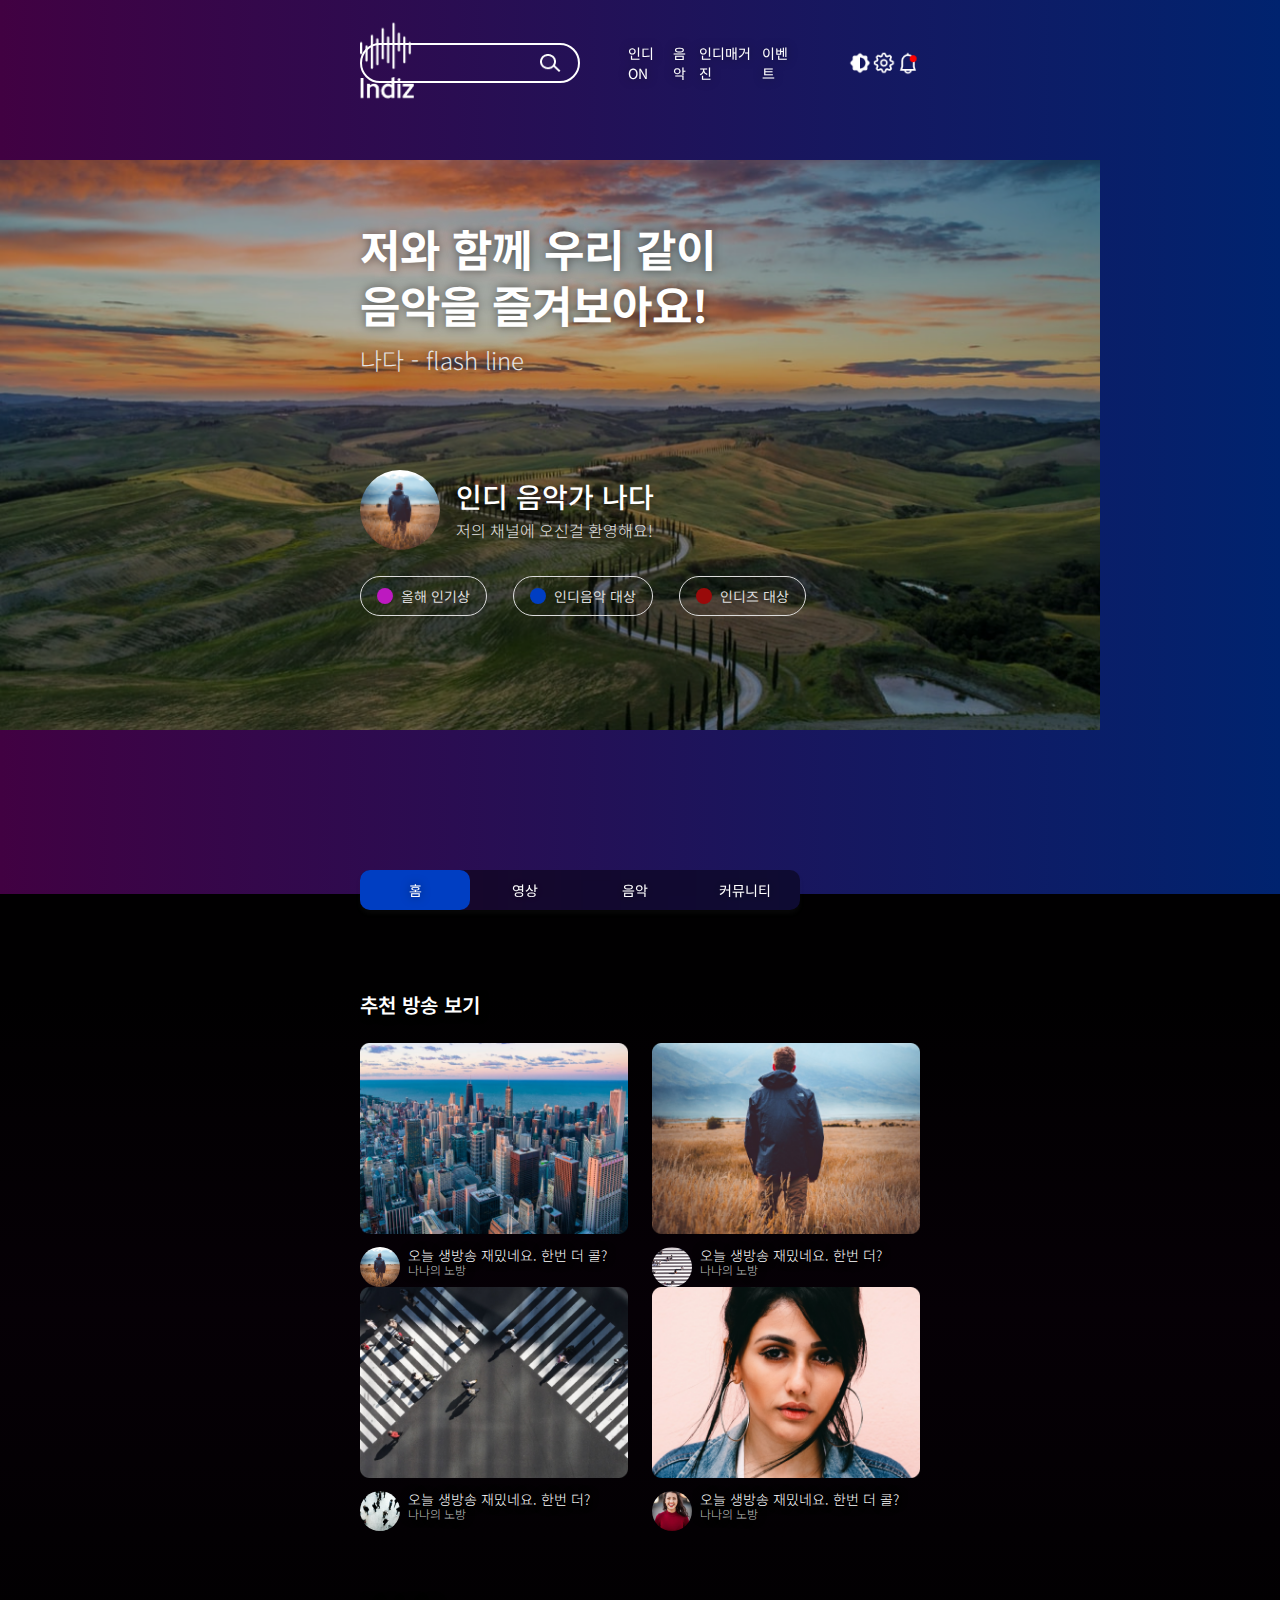
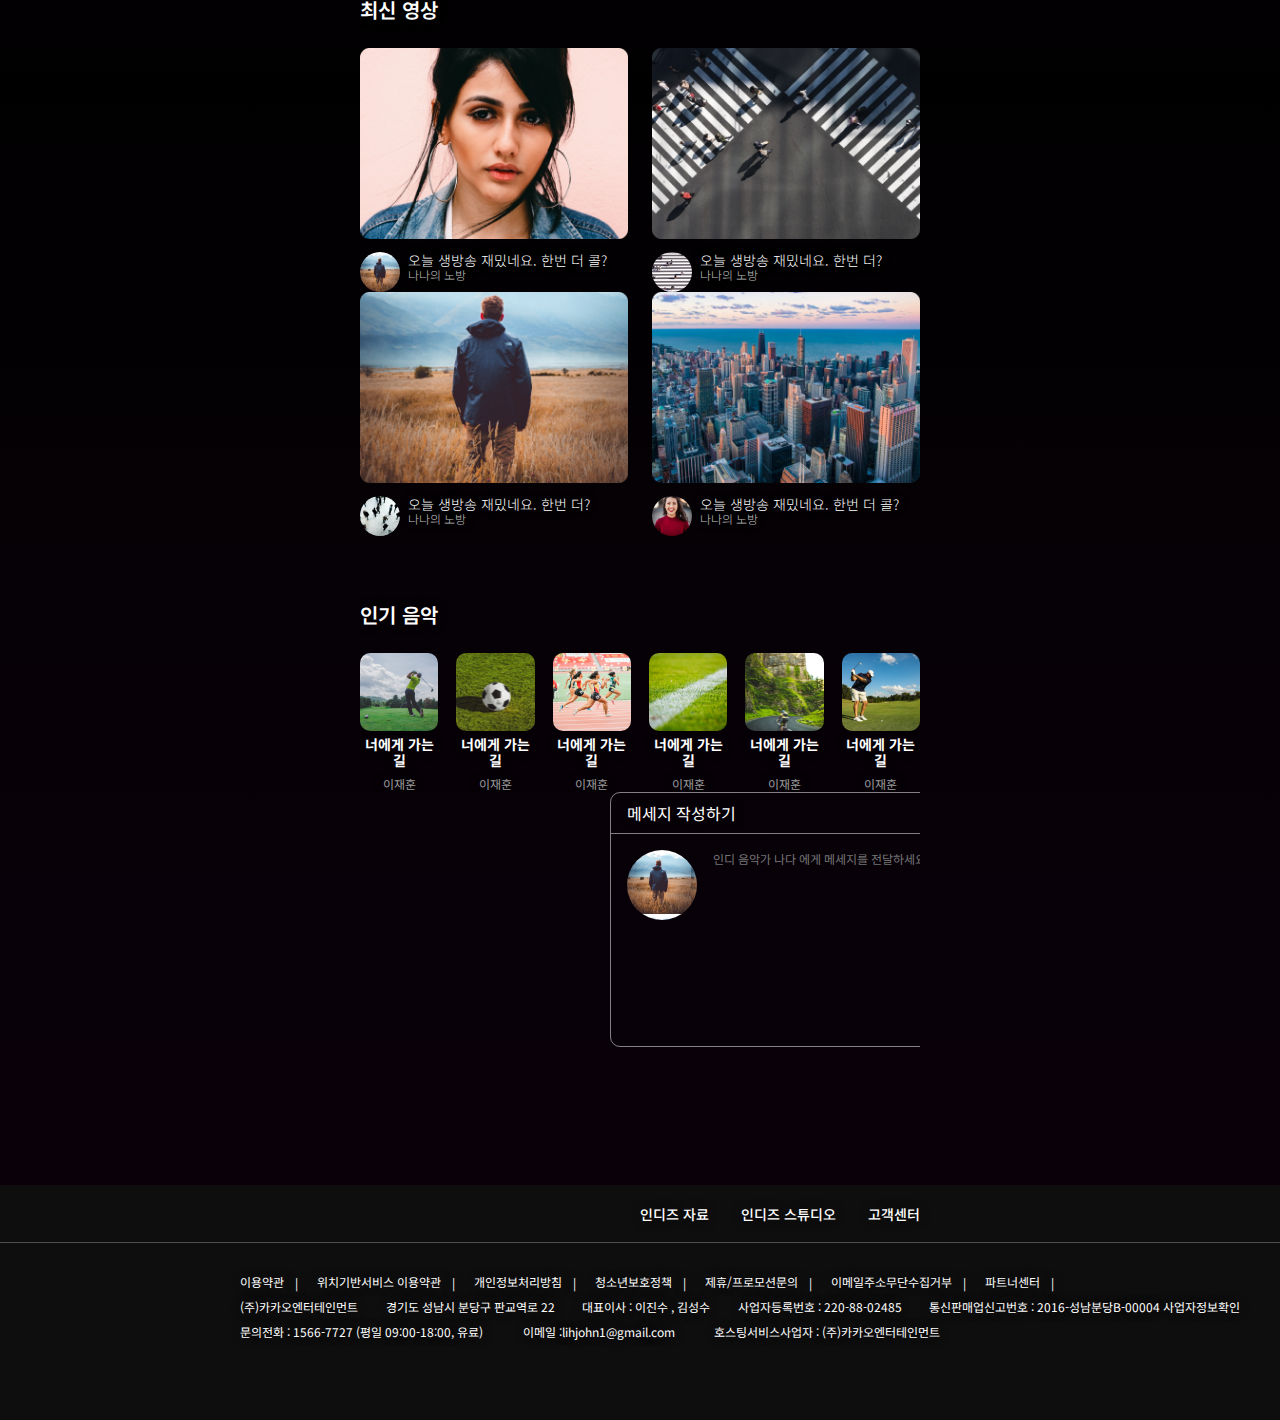
==== commit c30577b7: "aa" ====
--- a/channel.html
+++ b/channel.html
@@ -125,13 +125,13 @@
         <section class="channel_section">
             <nav>
                 <ul>
-                    <li>홈</li>
-                    <li>영상</li>
-                    <li>음악</li>
-                    <li>커뮤니티</li>
+                    <li class="active">홈</li>
+                    <li class="">영상</li>
+                    <li class="">음악</li>
+                    <li class="">커뮤니티</li>
                 </ul>
             </nav>
-            <!-- <div class="one">
+            <div class="one">
                 <h1>추천 방송 보기</h1>
                 <div class="item_container">
                     <div class="items">
@@ -278,7 +278,7 @@
 
                     </div>
                 </div>
-            </div> -->
+            </div>
             <div class="two">
                 <div class="item_container">
                     <div class="input_box">
@@ -334,7 +334,7 @@
             </ul>
         </div>
     </footer>
-    <script src="./js/main.js"></script>
+    <script src="./main.js"></script>
 </body>
 
 </html>--- a/css/channel.css
+++ b/css/channel.css
@@ -2,6 +2,8 @@
   padding: 0px;
   margin: 0px;
   font-family: 'Noto Sans KR', sans-serif;
+  text-decoration: none;
+  color: #fff;
 }
 
 header nav.gnb {
@@ -524,11 +526,7 @@
   font-size: 14px;
 }
 
-main section > nav > ul li:first-child {
-  background: #003EC2;
-}
-
-main section > nav > ul li .active {
+main section > nav > ul li.active {
   background: #003EC2;
 }
 
